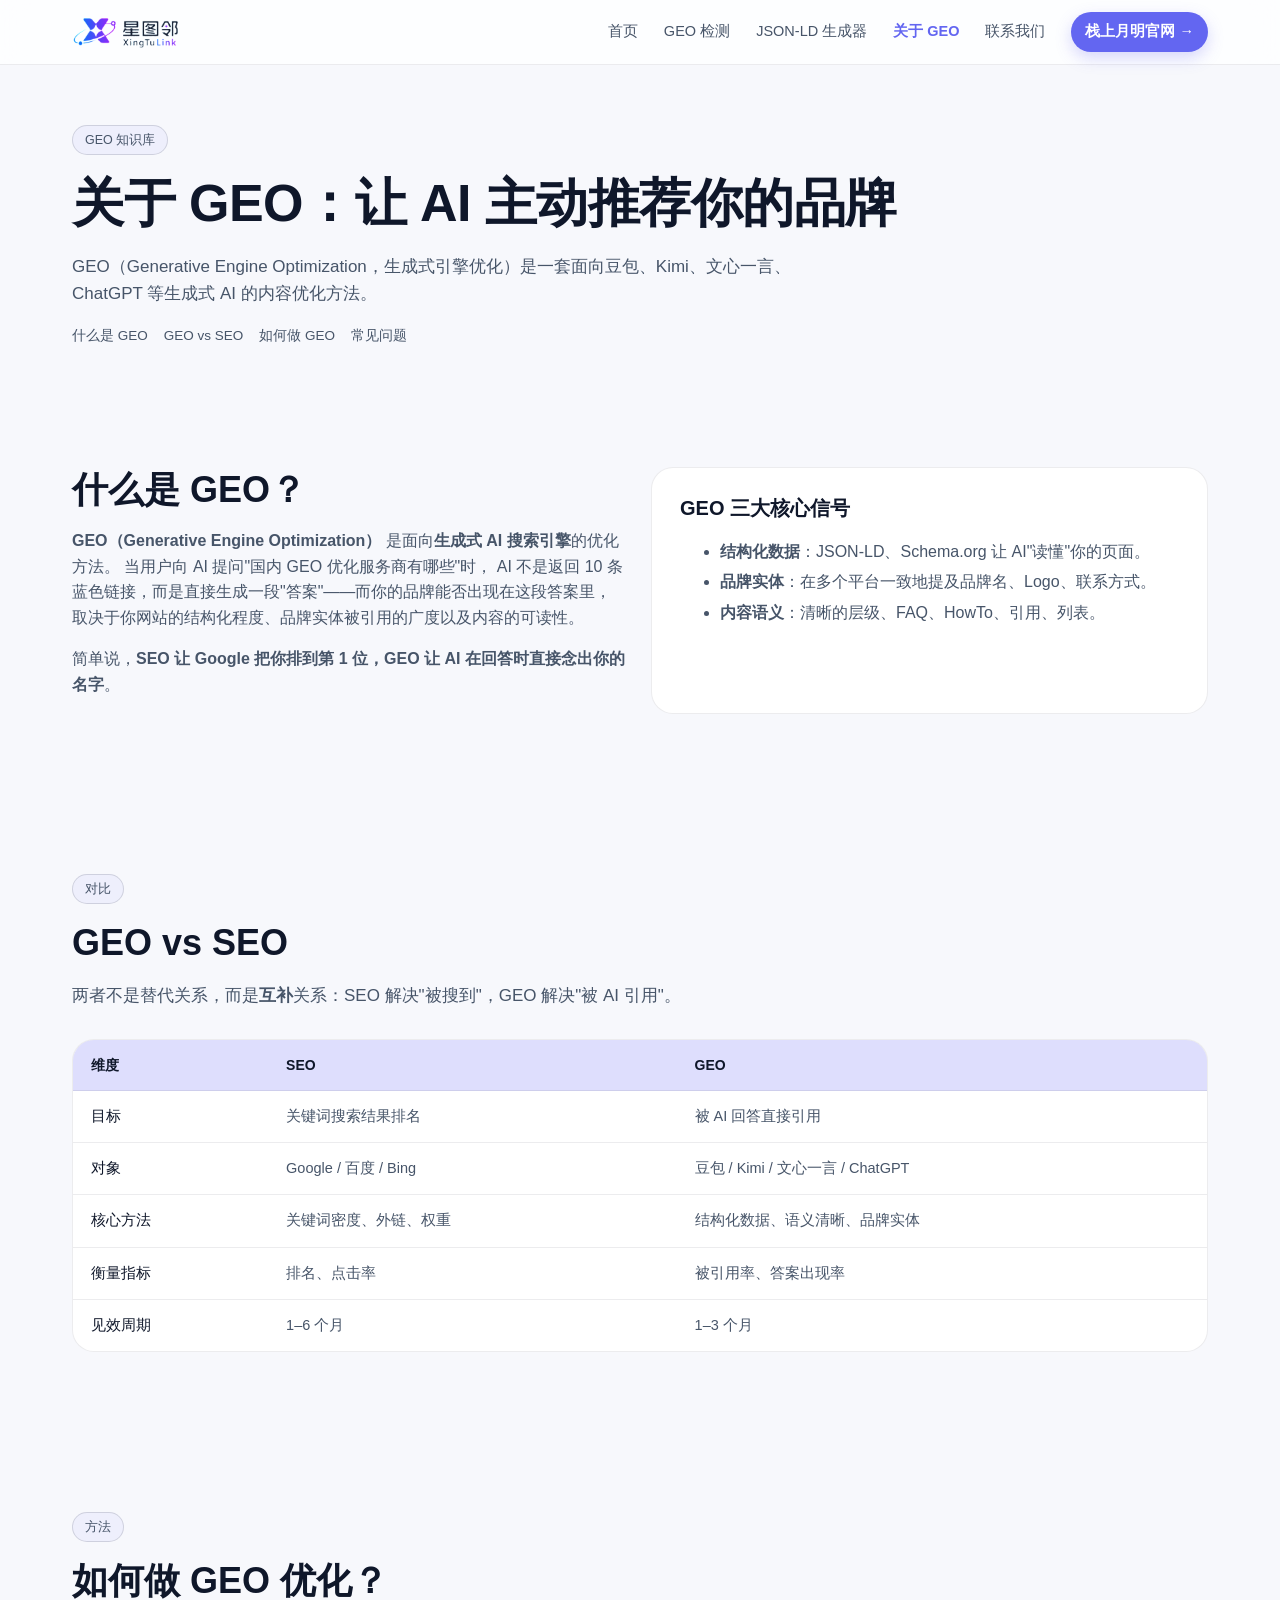
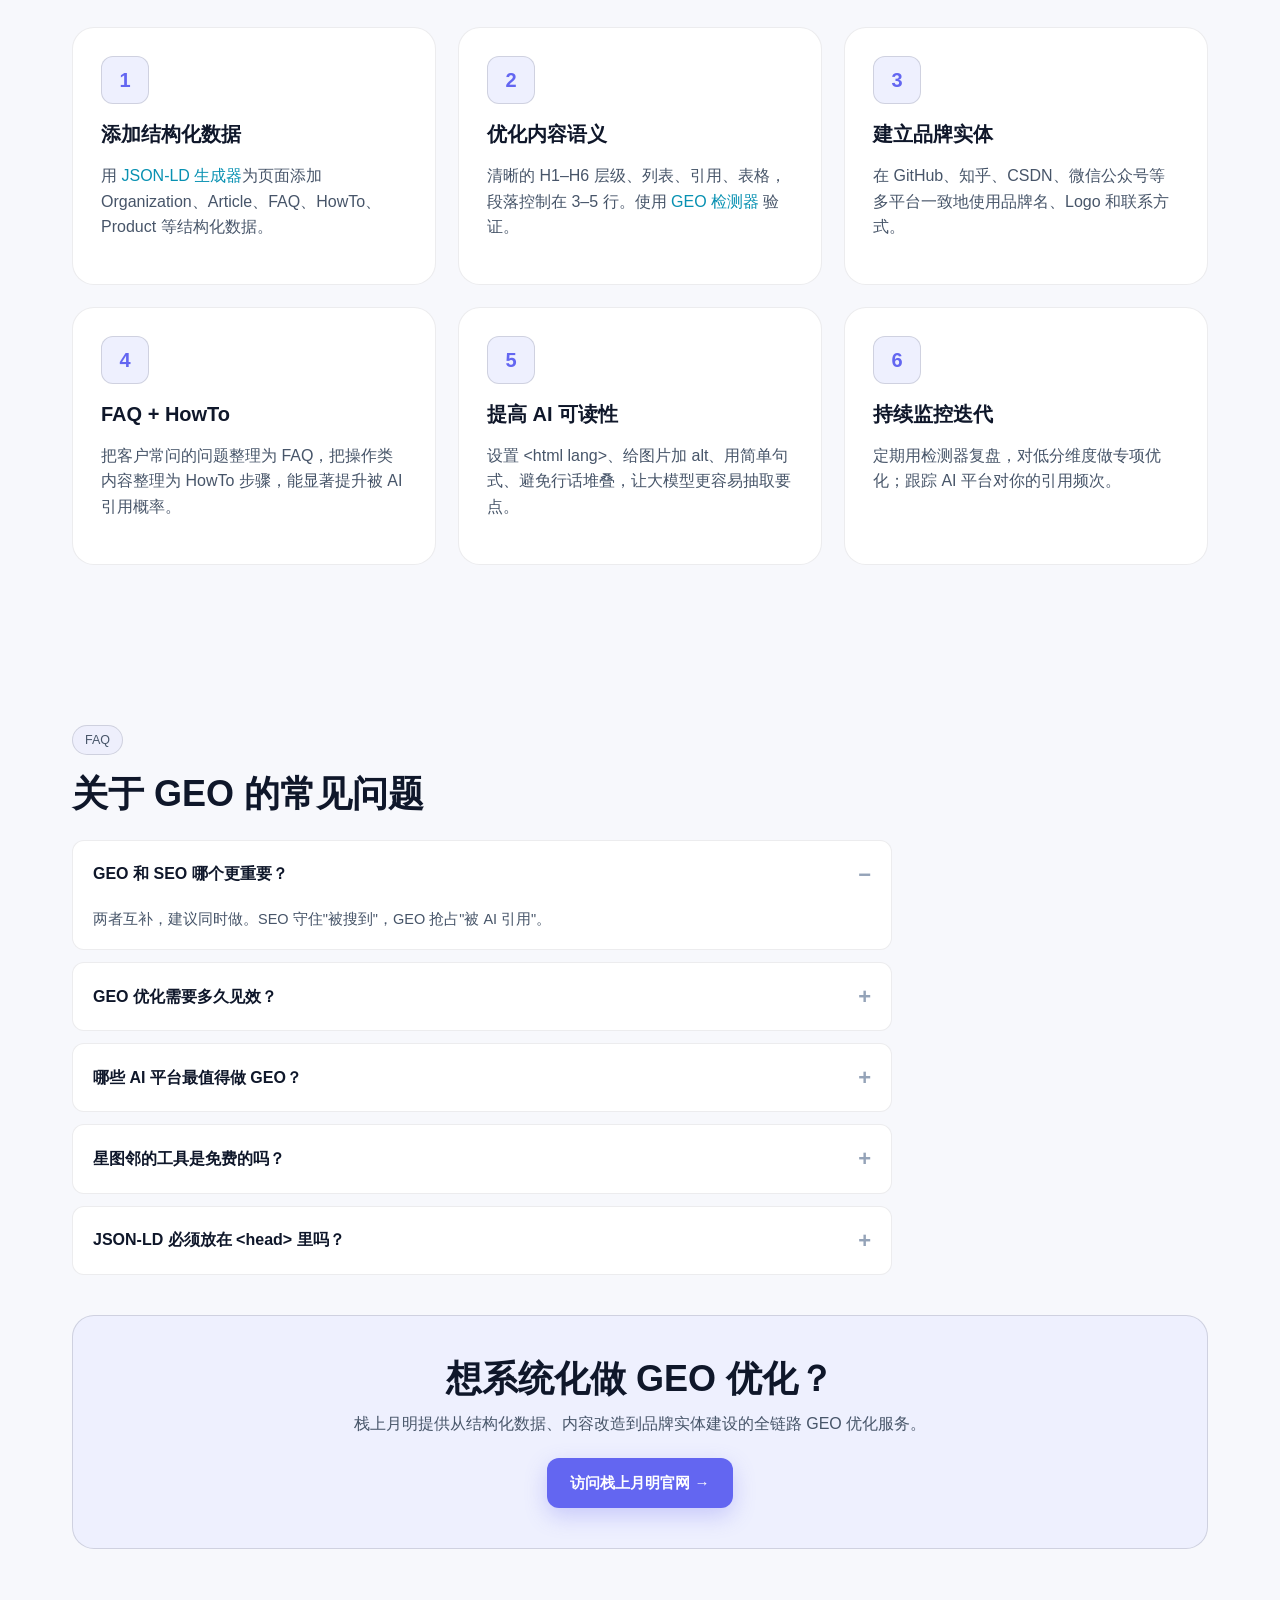
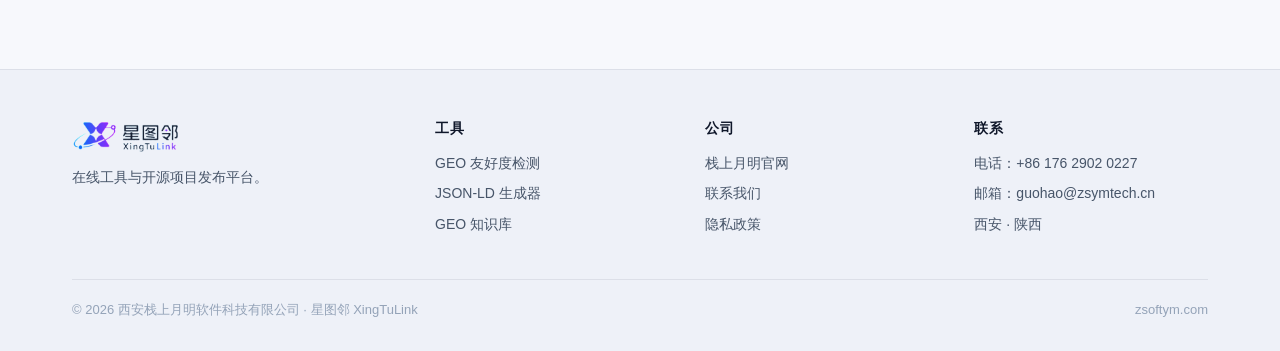
==== about-geo/index.html @ fd4aece3 "Initial commit: XingtuLin: Open‑Source Release of GEO Tool Site" ====
<!DOCTYPE html>
<html lang="zh-CN">
<head>
  <meta charset="UTF-8" />
  <meta name="viewport" content="width=device-width, initial-scale=1, viewport-fit=cover" />
  <title>关于 GEO | 星图邻</title>
  <meta name="description" content="什么是 GEO（生成式引擎优化）？与 SEO 有什么区别？如何为豆包、Kimi、文心一言、ChatGPT 等生成式 AI 做优化？一文讲透。" />
  <link rel="canonical" href="https://xingtulink.com/about-geo/" />
  <link rel="icon" type="image/png" href="/img/logo.png" />
  <meta http-equiv="Cache-Control" content="no-transform" />
  <meta name="applicable-device" content="pc,mobile" />
  <meta name="format-detection" content="telephone=no" />
  <meta name="mobile-web-app-capable" content="yes" />
  <meta property="article:published_time" content="2026-08-21" />
  <meta property="article:modified_time" content="2026-08-21" />
  <link rel="stylesheet" href="/public/styles.css" />
  <script type="application/ld+json">
  {
    "@context": "https://schema.org",
    "@graph": [
      {
        "@type": "FAQPage",
        "mainEntity": [
          {
            "@type": "Question",
            "name": "GEO 和 SEO 哪个更重要？",
            "acceptedAnswer": {
              "@type": "Answer",
              "text": "两者互补，建议同时做。SEO 守住「被搜到」，GEO 抢占「被 AI 引用」。"
            }
          },
          {
            "@type": "Question",
            "name": "GEO 优化需要多久见效？",
            "acceptedAnswer": {
              "@type": "Answer",
              "text": "通常 1–3 个月可以看到 AI 平台引用频次的提升；结构化数据上线后，Google Rich Results 可能数天内生效。"
            }
          },
          {
            "@type": "Question",
            "name": "哪些 AI 平台最值得做 GEO？",
            "acceptedAnswer": {
              "@type": "Answer",
              "text": "国内优先：豆包、Kimi、文心一言、通义千问；海外优先：ChatGPT、Gemini、Perplexity。"
            }
          },
          {
            "@type": "Question",
            "name": "星图邻的工具是免费的吗？",
            "acceptedAnswer": {
              "@type": "Answer",
              "text": "是。GEO 检测器与 JSON-LD 生成器完全免费，工具内嵌的本地解析，数据不会上传。如需企业级全链路 GEO 服务，请联系母公司 zsoftym.com。"
            }
          },
          {
            "@type": "Question",
            "name": "JSON-LD 必须放在 head 里吗？",
            "acceptedAnswer": {
              "@type": "Answer",
              "text": "不必须。head 或 body 末尾都可以，Google 与主流 AI 抓取都支持，关键是确保页面渲染时该脚本已存在于 HTML 中。"
            }
          }
        ]
      },
      {
        "@type": "HowTo",
        "name": "如何做 GEO 优化",
        "step": [
          { "@type": "HowToStep", "position": 1, "name": "添加结构化数据", "text": "用 JSON-LD 生成器为页面添加 Organization、Article、FAQ、HowTo、Product 等结构化数据。" },
          { "@type": "HowToStep", "position": 2, "name": "优化内容语义", "text": "保持清晰的 H1–H6 层级、列表、引用、表格，段落控制在 3–5 行。" },
          { "@type": "HowToStep", "position": 3, "name": "建立品牌实体", "text": "在 GitHub、知乎、CSDN、微信公众号等多平台一致使用品牌名、Logo 和联系方式。" },
          { "@type": "HowToStep", "position": 4, "name": "整理 FAQ 与 HowTo", "text": "把常见问题整理为 FAQ，把操作类内容整理为 HowTo 步骤。" },
          { "@type": "HowToStep", "position": 5, "name": "提高 AI 可读性", "text": "设置 html lang、给图片加 alt、用简单句式、避免行话堆叠。" },
          { "@type": "HowToStep", "position": 6, "name": "持续监控迭代", "text": "定期用检测器复盘，对低分维度做专项优化，跟踪 AI 平台引用频次。" }
        ]
      }
    ]
  }
  </script>
</head>
<body>
  <div class="bg-decor"></div>

  <header class="site-header">
    <div class="container nav">
      <a class="brand" href="/">
        <img src="/img/logo.png" alt="星图邻 XingTuLink" />
      </a>
      <button class="nav-toggle" aria-label="菜单">☰</button>
      <nav class="nav-links">
        <a href="/">首页</a>
        <a href="/tools/geo-checker/">GEO 检测</a>
        <a href="/tools/json-ld-generator/">JSON-LD 生成器</a>
        <a href="/about-geo/" class="active">关于 GEO</a>
        <a href="/contact/">联系我们</a>
        <a class="nav-cta" href="https://zsoftym.com/" data-external="1">栈上月明官网 →</a>
      </nav>
    </div>
  </header>

  <main>
    <section style="padding-top:60px;">
      <div class="container">
        <span class="eyebrow">GEO 知识库</span>
        <h1>关于 GEO：让 AI 主动推荐你的品牌</h1>
        <p class="lead">
          GEO（Generative Engine Optimization，生成式引擎优化）是一套面向豆包、Kimi、文心一言、ChatGPT 等生成式 AI 的内容优化方法。
        </p>
        <div class="toc">
          <a href="#what">什么是 GEO</a>
          <a href="#vs">GEO vs SEO</a>
          <a href="#how">如何做 GEO</a>
          <a href="#faq">常见问题</a>
        </div>
      </div>
    </section>

    <section id="what" style="padding-top:10px;">
      <div class="container">
        <div class="grid grid-2">
          <div>
            <h2>什么是 GEO？</h2>
            <p style="color:var(--text-soft);">
              <b>GEO（Generative Engine Optimization）</b> 是面向<b>生成式 AI 搜索引擎</b>的优化方法。
              当用户向 AI 提问"国内 GEO 优化服务商有哪些"时，
              AI 不是返回 10 条蓝色链接，而是直接生成一段"答案"——而你的品牌能否出现在这段答案里，
              取决于你网站的结构化程度、品牌实体被引用的广度以及内容的可读性。
            </p>
            <p style="color:var(--text-soft);">
              简单说，<b>SEO 让 Google 把你排到第 1 位，GEO 让 AI 在回答时直接念出你的名字</b>。
            </p>
          </div>
          <div class="card">
            <h3>GEO 三大核心信号</h3>
            <ul style="color:var(--text-soft);line-height:1.9;">
              <li><b>结构化数据</b>：JSON-LD、Schema.org 让 AI"读懂"你的页面。</li>
              <li><b>品牌实体</b>：在多个平台一致地提及品牌名、Logo、联系方式。</li>
              <li><b>内容语义</b>：清晰的层级、FAQ、HowTo、引用、列表。</li>
            </ul>
          </div>
        </div>
      </div>
    </section>

    <section id="vs">
      <div class="container">
        <span class="eyebrow">对比</span>
        <h2>GEO vs SEO</h2>
        <p class="lead" style="margin-bottom:30px;">两者不是替代关系，而是<b>互补</b>关系：SEO 解决"被搜到"，GEO 解决"被 AI 引用"。</p>
        <div class="card" style="padding:0;overflow:auto;">
          <table style="width:100%;border-collapse:collapse;min-width:560px;">
            <thead>
              <tr style="background:rgba(99,102,241,0.12);">
                <th style="text-align:left;padding:14px 18px;font-size:14px;">维度</th>
                <th style="text-align:left;padding:14px 18px;font-size:14px;">SEO</th>
                <th style="text-align:left;padding:14px 18px;font-size:14px;">GEO</th>
              </tr>
            </thead>
            <tbody style="color:var(--text-soft);font-size:14.5px;">
              <tr style="border-top:1px solid var(--line);">
                <td style="padding:14px 18px;color:var(--text);">目标</td>
                <td style="padding:14px 18px;">关键词搜索结果排名</td>
                <td style="padding:14px 18px;">被 AI 回答直接引用</td>
              </tr>
              <tr style="border-top:1px solid var(--line);">
                <td style="padding:14px 18px;color:var(--text);">对象</td>
                <td style="padding:14px 18px;">Google / 百度 / Bing</td>
                <td style="padding:14px 18px;">豆包 / Kimi / 文心一言 / ChatGPT</td>
              </tr>
              <tr style="border-top:1px solid var(--line);">
                <td style="padding:14px 18px;color:var(--text);">核心方法</td>
                <td style="padding:14px 18px;">关键词密度、外链、权重</td>
                <td style="padding:14px 18px;">结构化数据、语义清晰、品牌实体</td>
              </tr>
              <tr style="border-top:1px solid var(--line);">
                <td style="padding:14px 18px;color:var(--text);">衡量指标</td>
                <td style="padding:14px 18px;">排名、点击率</td>
                <td style="padding:14px 18px;">被引用率、答案出现率</td>
              </tr>
              <tr style="border-top:1px solid var(--line);">
                <td style="padding:14px 18px;color:var(--text);">见效周期</td>
                <td style="padding:14px 18px;">1–6 个月</td>
                <td style="padding:14px 18px;">1–3 个月</td>
              </tr>
            </tbody>
          </table>
        </div>
      </div>
    </section>

    <section id="how">
      <div class="container">
        <span class="eyebrow">方法</span>
        <h2>如何做 GEO 优化？</h2>
        <div class="grid grid-3" style="margin-top:24px;">
          <div class="card">
            <span class="icon">1</span>
            <h3>添加结构化数据</h3>
            <p style="color:var(--text-soft);">用 <a href="/tools/json-ld-generator/" style="color:var(--brand-3);">JSON-LD 生成器</a>为页面添加 Organization、Article、FAQ、HowTo、Product 等结构化数据。</p>
          </div>
          <div class="card">
            <span class="icon">2</span>
            <h3>优化内容语义</h3>
            <p style="color:var(--text-soft);">清晰的 H1–H6 层级、列表、引用、表格，段落控制在 3–5 行。使用 <a href="/tools/geo-checker/" style="color:var(--brand-3);">GEO 检测器</a> 验证。</p>
          </div>
          <div class="card">
            <span class="icon">3</span>
            <h3>建立品牌实体</h3>
            <p style="color:var(--text-soft);">在 GitHub、知乎、CSDN、微信公众号等多平台一致地使用品牌名、Logo 和联系方式。</p>
          </div>
          <div class="card">
            <span class="icon">4</span>
            <h3>FAQ + HowTo</h3>
            <p style="color:var(--text-soft);">把客户常问的问题整理为 FAQ，把操作类内容整理为 HowTo 步骤，能显著提升被 AI 引用概率。</p>
          </div>
          <div class="card">
            <span class="icon">5</span>
            <h3>提高 AI 可读性</h3>
            <p style="color:var(--text-soft);">设置 &lt;html lang&gt;、给图片加 alt、用简单句式、避免行话堆叠，让大模型更容易抽取要点。</p>
          </div>
          <div class="card">
            <span class="icon">6</span>
            <h3>持续监控迭代</h3>
            <p style="color:var(--text-soft);">定期用检测器复盘，对低分维度做专项优化；跟踪 AI 平台对你的引用频次。</p>
          </div>
        </div>
      </div>
    </section>

    <section id="faq">
      <div class="container">
        <span class="eyebrow">FAQ</span>
        <h2>关于 GEO 的常见问题</h2>
        <div style="margin-top:24px;max-width:820px;">
          <details class="faq" open>
            <summary>GEO 和 SEO 哪个更重要？</summary>
            <div class="faq-body">两者互补，建议同时做。SEO 守住"被搜到"，GEO 抢占"被 AI 引用"。</div>
          </details>
          <details class="faq">
            <summary>GEO 优化需要多久见效？</summary>
            <div class="faq-body">通常 1–3 个月可以看到 AI 平台引用频次的提升；结构化数据上线后，Google Rich Results 可能数天内生效。</div>
          </details>
          <details class="faq">
            <summary>哪些 AI 平台最值得做 GEO？</summary>
            <div class="faq-body">国内优先：豆包、Kimi、文心一言、通义千问；海外优先：ChatGPT、Gemini、Perplexity。</div>
          </details>
          <details class="faq">
            <summary>星图邻的工具是免费的吗？</summary>
            <div class="faq-body">是。GEO 检测器与 JSON-LD 生成器完全免费，工具内嵌的本地解析，数据不会上传。如果你需要企业级的全链路 GEO 服务，请联系我们的母公司 <a href="https://zsoftym.com/" data-external="1" style="color:var(--brand-3);">zsoftym.com</a>。</div>
          </details>
          <details class="faq">
            <summary>JSON-LD 必须放在 &lt;head&gt; 里吗？</summary>
            <div class="faq-body">不必须。&lt;head&gt; 或 &lt;body&gt; 末尾都可以，Google 与主流 AI 抓取都支持。关键是确保页面渲染时该脚本已经存在于 HTML 中。</div>
          </details>
        </div>

        <div class="cta-banner" style="margin-top:40px;">
          <h2>想系统化做 GEO 优化？</h2>
          <p>栈上月明提供从结构化数据、内容改造到品牌实体建设的全链路 GEO 优化服务。</p>
          <a class="btn btn-primary" href="https://zsoftym.com/" data-external="1">访问栈上月明官网 →</a>
        </div>
      </div>
    </section>
  </main>

  <footer class="site-footer">
    <div class="container">
      <div class="footer-grid">
        <div>
          <a class="brand" href="/">
            <img src="/img/logo.png" alt="星图邻" />
          </a>
          <p style="margin-top:14px;">在线工具与开源项目发布平台。</p>
        </div>
        <div>
          <h4>工具</h4>
          <ul>
            <li><a href="/tools/geo-checker/">GEO 友好度检测</a></li>
            <li><a href="/tools/json-ld-generator/">JSON-LD 生成器</a></li>
            <li><a href="/about-geo/">GEO 知识库</a></li>
          </ul>
        </div>
        <div>
          <h4>公司</h4>
          <ul>
            <li><a href="https://zsoftym.com/" data-external="1">栈上月明官网</a></li>
            <li><a href="/contact/">联系我们</a></li>
            <li><a href="/contact/#privacy">隐私政策</a></li>
          </ul>
        </div>
        <div>
          <h4>联系</h4>
          <ul>
            <li>电话：+86 176 2902 0227</li>
            <li>邮箱：guohao@zsymtech.cn</li>
            <li>西安 · 陕西</li>
          </ul>
        </div>
      </div>
      <div class="footer-bottom">
        <span>© 2026 西安栈上月明软件科技有限公司 · 星图邻 XingTuLink</span>
        <span><a href="https://zsoftym.com/" data-external="1">zsoftym.com</a></span>
      </div>
    </div>
  </footer>

  <script src="/public/site.js"></script>
</body>
</html>
---- public/styles.css ----
/* =========================================================
   星图邻 XingTuLink - 全站样式（浅色简洁版）
   纯静态、零构建，所有页面共享
   ========================================================= */

:root {
  --bg-0: #f7f8fc;
  --bg-1: #eef1f8;
  --bg-2: #e4e8f3;
  --surface: #ffffff;
  --line: rgba(15, 23, 42, 0.08);
  --line-2: rgba(15, 23, 42, 0.14);
  --text: #0f172a;
  --text-soft: #475569;
  --text-mute: #94a3b8;
  --brand-1: #6366f1;
  --brand-2: #8b5cf6;
  --brand-3: #0891b2;
  --ok: #16a34a;
  --warn: #d97706;
  --bad: #dc2626;
  --radius: 14px;
  --radius-lg: 22px;
  --shadow-1: 0 10px 30px rgba(15, 23, 42, 0.08);
  --shadow-2: 0 20px 60px rgba(99, 102, 241, 0.18);
}

* {
  box-sizing: border-box;
}

html,
body {
  margin: 0;
  padding: 0;
  font-family: "PingFang SC", "Microsoft YaHei", -apple-system, BlinkMacSystemFont,
    "Segoe UI", Roboto, "Helvetica Neue", Arial, sans-serif;
  background: var(--bg-0);
  color: var(--text);
  -webkit-font-smoothing: antialiased;
  -moz-osx-font-smoothing: grayscale;
  line-height: 1.6;
}

a {
  color: inherit;
  text-decoration: none;
  transition: color 0.2s;
}

a:hover {
  color: var(--brand-1);
}

img {
  max-width: 100%;
  display: block;
}

/* 背景装饰 —— 浅色柔和光晕 */
.bg-decor {
  position: fixed;
  inset: 0;
  z-index: -1;
  pointer-events: none;
  background:
    radial-gradient(900px 500px at 88% -8%, rgba(139, 92, 246, 0.12), transparent 60%),
    radial-gradient(800px 460px at -6% 24%, rgba(99, 102, 241, 0.1), transparent 60%),
    radial-gradient(700px 420px at 50% 116%, rgba(8, 145, 178, 0.08), transparent 60%),
    var(--bg-0);
}

/* 容器 */
.container {
  width: 100%;
  max-width: 1180px;
  margin: 0 auto;
  padding: 0 22px;
}

/* 顶部导航 */
.site-header {
  position: sticky;
  top: 0;
  z-index: 50;
  backdrop-filter: saturate(160%) blur(14px);
  -webkit-backdrop-filter: saturate(160%) blur(14px);
  background: rgba(255, 255, 255, 0.78);
  border-bottom: 1px solid var(--line);
}

.nav {
  display: flex;
  align-items: center;
  justify-content: space-between;
  height: 64px;
}

.brand {
  display: flex;
  align-items: center;
  gap: 10px;
}

/* logo 是深色，浅色背景下直接显示即可 */
.brand img {
  height: 32px;
  width: auto;
}

.nav-links {
  display: flex;
  align-items: center;
  gap: 26px;
}

.nav-links a {
  font-size: 14.5px;
  color: var(--text-soft);
}

.nav-links a.active {
  color: var(--brand-1);
  font-weight: 600;
}

.nav-cta {
  display: inline-flex;
  align-items: center;
  gap: 6px;
  padding: 8px 14px;
  border-radius: 999px;
  background: var(--brand-1);
  color: #fff !important;
  font-size: 13.5px;
  font-weight: 600;
  box-shadow: 0 6px 16px rgba(99, 102, 241, 0.26);
}

.nav-cta:hover {
  background: #5457e6;
  color: #fff !important;
}

.nav-toggle {
  display: none;
  background: transparent;
  border: 1px solid var(--line-2);
  color: var(--text);
  border-radius: 8px;
  padding: 6px 10px;
  cursor: pointer;
}

/* 按钮 */
.btn {
  display: inline-flex;
  align-items: center;
  justify-content: center;
  gap: 8px;
  padding: 12px 22px;
  border-radius: 12px;
  font-size: 15px;
  font-weight: 600;
  border: 1px solid transparent;
  cursor: pointer;
  transition: transform 0.15s, box-shadow 0.2s, background 0.2s, border-color 0.2s;
  font-family: inherit;
}

.btn-primary {
  background: var(--brand-1);
  color: #fff;
  box-shadow: 0 8px 22px rgba(99, 102, 241, 0.28);
}

.btn-primary:hover {
  transform: translateY(-1px);
  color: #fff;
  background: #5457e6;
  box-shadow: 0 12px 30px rgba(99, 102, 241, 0.38);
}

.btn-ghost {
  background: #fff;
  color: var(--text);
  border-color: var(--line-2);
}

.btn-ghost:hover {
  border-color: var(--brand-1);
  color: var(--brand-1);
}

/* 通用区块 */
section {
  padding: 80px 0;
  position: relative;
}

.eyebrow {
  display: inline-block;
  padding: 4px 12px;
  border: 1px solid var(--line-2);
  border-radius: 999px;
  font-size: 12.5px;
  color: var(--text-soft);
  background: rgba(99, 102, 241, 0.06);
  margin-bottom: 16px;
}

h1,
h2,
h3,
h4 {
  margin: 0 0 12px;
  line-height: 1.25;
  color: var(--text);
}

h1 {
  font-size: clamp(32px, 5vw, 52px);
  font-weight: 800;
  letter-spacing: -0.5px;
}

h2 {
  font-size: clamp(26px, 3.4vw, 36px);
  font-weight: 700;
}

h3 {
  font-size: 20px;
  font-weight: 700;
}

p.lead {
  color: var(--text-soft);
  font-size: 17px;
  max-width: 720px;
}

.gradient-text {
  color: var(--brand-1);
}

/* 统计数字（替代 H2，避免污染标题语义） */
.stat-num {
  font-size: 40px;
  font-weight: 800;
  line-height: 1.1;
  margin-bottom: 8px;
}

/* 卡片 */
.card {
  background: var(--surface);
  border: 1px solid var(--line);
  border-radius: var(--radius-lg);
  padding: 28px;
  transition: transform 0.2s, border-color 0.2s, box-shadow 0.3s;
}

.card:hover {
  transform: translateY(-3px);
  border-color: var(--line-2);
  box-shadow: var(--shadow-1);
}

.card .icon {
  width: 48px;
  height: 48px;
  border-radius: 12px;
  background: #eef0fe;
  border: 1px solid var(--line-2);
  color: var(--brand-1);
  display: inline-flex;
  align-items: center;
  justify-content: center;
  margin-bottom: 18px;
  font-weight: 800;
  font-size: 20px;
}

.card .icon svg {
  width: 24px;
  height: 24px;
}

/* 网格 */
.grid {
  display: grid;
  gap: 22px;
}

.grid-2 {
  grid-template-columns: repeat(2, 1fr);
}

.grid-3 {
  grid-template-columns: repeat(3, 1fr);
}

.grid-4 {
  grid-template-columns: repeat(4, 1fr);
}

/* Footer */
.site-footer {
  border-top: 1px solid var(--line);
  padding: 50px 0 30px;
  margin-top: 40px;
  background: var(--bg-1);
  color: var(--text-soft);
  font-size: 14px;
}

.footer-grid {
  display: grid;
  grid-template-columns: 1.4fr 1fr 1fr 1fr;
  gap: 36px;
}

.footer-grid h4 {
  color: var(--text);
  font-size: 14px;
  margin-bottom: 14px;
  text-transform: uppercase;
  letter-spacing: 1px;
}

.footer-grid ul {
  list-style: none;
  padding: 0;
  margin: 0;
}

.footer-grid li {
  margin: 8px 0;
}

.footer-grid a {
  color: var(--text-soft);
}

.footer-grid a:hover {
  color: var(--brand-1);
}

.footer-bottom {
  margin-top: 36px;
  padding-top: 20px;
  border-top: 1px solid var(--line);
  display: flex;
  justify-content: space-between;
  align-items: center;
  flex-wrap: wrap;
  gap: 10px;
  font-size: 13px;
  color: var(--text-mute);
}

/* Hero */
.hero {
  padding: 90px 0 60px;
  text-align: center;
}

.hero p.lead {
  margin: 18px auto 30px;
}

.hero-cta {
  display: flex;
  gap: 14px;
  justify-content: center;
  flex-wrap: wrap;
}

/* 表单 */
.input,
.textarea,
.select {
  width: 100%;
  padding: 12px 14px;
  background: #fff;
  border: 1px solid var(--line-2);
  border-radius: 10px;
  color: var(--text);
  font-size: 14.5px;
  font-family: inherit;
  outline: none;
  transition: border-color 0.2s, box-shadow 0.2s;
}

.input:focus,
.textarea:focus,
.select:focus {
  border-color: var(--brand-1);
  box-shadow: 0 0 0 3px rgba(99, 102, 241, 0.18);
}

.textarea {
  resize: vertical;
  min-height: 160px;
  font-family: "SFMono-Regular", Menlo, Consolas, monospace;
  line-height: 1.55;
}

label {
  display: block;
  font-size: 13.5px;
  color: var(--text-soft);
  margin: 12px 0 6px;
}

.field-row {
  display: grid;
  grid-template-columns: 1fr 1fr;
  gap: 12px;
}

/* 工具页面布局 */
.tool-wrap {
  display: grid;
  grid-template-columns: 1.1fr 1fr;
  gap: 28px;
  align-items: start;
}

.tool-panel {
  background: var(--surface);
  border: 1px solid var(--line);
  border-radius: var(--radius-lg);
  padding: 26px;
}

/* 进度条 */
.score {
  display: flex;
  align-items: baseline;
  gap: 8px;
}

.score .num {
  font-size: 56px;
  font-weight: 800;
  color: var(--brand-1);
  line-height: 1;
}

.score .max {
  color: var(--text-mute);
  font-size: 16px;
}

.bar {
  height: 10px;
  background: var(--bg-2);
  border-radius: 999px;
  overflow: hidden;
  margin-top: 8px;
}

.bar > i {
  display: block;
  height: 100%;
  background: var(--brand-1);
  border-radius: 999px;
  transition: width 0.6s ease;
}

.bar.warn > i {
  background: linear-gradient(135deg, #f59e0b, #ef4444);
}

.bar.bad > i {
  background: linear-gradient(135deg, #ef4444, #be123c);
}

.bar.ok > i {
  background: var(--ok);
}

.dim-row {
  margin: 18px 0;
}

.dim-row header {
  display: flex;
  justify-content: space-between;
  font-size: 14px;
  color: var(--text-soft);
}

.dim-row header b {
  color: var(--text);
}

/* 问题列表 */
.issues {
  list-style: none;
  padding: 0;
  margin: 0;
}

.issues li {
  display: grid;
  grid-template-columns: 24px 1fr;
  gap: 12px;
  padding: 12px 14px;
  border: 1px solid var(--line);
  border-radius: 12px;
  margin-bottom: 10px;
  background: #fff;
  font-size: 14.5px;
  color: var(--text);
}

.dot {
  width: 12px;
  height: 12px;
  border-radius: 999px;
  margin-top: 6px;
}

.dot.bad {
  background: var(--bad);
  box-shadow: 0 0 0 4px rgba(220, 38, 38, 0.14);
}

.dot.warn {
  background: var(--warn);
  box-shadow: 0 0 0 4px rgba(217, 119, 6, 0.14);
}

.dot.ok {
  background: var(--ok);
  box-shadow: 0 0 0 4px rgba(22, 163, 74, 0.14);
}

/* 代码块 —— 浅底深色文字，便于阅读 */
pre.code {
  background: #0f172a;
  border: 1px solid #1e293b;
  border-radius: 12px;
  padding: 18px;
  overflow: auto;
  color: #e2e8f0;
  font-size: 13.5px;
  line-height: 1.6;
  font-family: "SFMono-Regular", Menlo, Consolas, monospace;
  margin: 0;
}

pre.code .k {
  color: #c084fc;
}

pre.code .s {
  color: #86efac;
}

pre.code .n {
  color: #fcd34d;
}

pre.code .b {
  color: #93c5fd;
  font-weight: 700;
}

/* CTA 横幅 */
.cta-banner {
  background: #eef0fe;
  border: 1px solid var(--line-2);
  border-radius: var(--radius-lg);
  padding: 40px;
  text-align: center;
}

.cta-banner h2 {
  margin-bottom: 10px;
}

.cta-banner p {
  color: var(--text-soft);
  margin: 0 auto 22px;
  max-width: 620px;
}

/* 标签 chip */
.chip {
  display: inline-flex;
  align-items: center;
  gap: 6px;
  padding: 4px 10px;
  font-size: 12px;
  background: rgba(99, 102, 241, 0.1);
  color: #4f46e5;
  border-radius: 999px;
  border: 1px solid rgba(99, 102, 241, 0.22);
}

.chip.warn {
  background: rgba(217, 119, 6, 0.1);
  color: #b45309;
  border-color: rgba(217, 119, 6, 0.22);
}

/* 总分卡片 */
.score-card {
  display: flex;
  align-items: center;
  gap: 16px;
  flex-wrap: wrap;
  padding: 20px 22px;
  border: 1px solid var(--line);
  border-radius: 16px;
  background: linear-gradient(135deg, rgba(99, 102, 241, 0.06), rgba(139, 92, 246, 0.04));
}

.score-card .score .num {
  font-size: 60px;
}

.score-tag {
  display: inline-flex;
  align-items: center;
  padding: 4px 12px;
  border-radius: 999px;
  font-size: 13px;
  font-weight: 600;
}

.score-tag.ok {
  background: rgba(22, 163, 74, 0.12);
  color: var(--ok);
}

.score-tag.warn {
  background: rgba(217, 119, 6, 0.12);
  color: var(--warn);
}

.score-tag.bad {
  background: rgba(220, 38, 38, 0.12);
  color: var(--bad);
}

.score-comment {
  flex-basis: 100%;
  color: var(--text-soft);
  margin: 0;
  font-size: 14.5px;
}

/* 结果标签页 */
.result-tabs {
  display: flex;
  gap: 6px;
  margin-top: 22px;
  border-bottom: 1px solid var(--line);
}

.result-tab {
  display: inline-flex;
  align-items: center;
  gap: 6px;
  padding: 9px 14px;
  background: transparent;
  border: none;
  border-bottom: 2px solid transparent;
  color: var(--text-mute);
  font-size: 14px;
  font-weight: 600;
  cursor: pointer;
  transition: color 0.2s, border-color 0.2s;
  font-family: inherit;
}

.result-tab:hover {
  color: var(--text);
}

.result-tab.active {
  color: var(--brand-1);
  border-bottom-color: var(--brand-1);
}

.count-badge {
  display: inline-flex;
  align-items: center;
  justify-content: center;
  min-width: 20px;
  height: 20px;
  padding: 0 6px;
  border-radius: 999px;
  background: var(--bg-2);
  color: var(--text-soft);
  font-size: 12px;
  font-weight: 600;
}

.result-tab.active .count-badge {
  background: rgba(99, 102, 241, 0.14);
  color: var(--brand-1);
}

.result-pane {
  display: none;
  max-height: 400px;
  overflow-y: auto;
  padding: 16px 4px 4px;
  scrollbar-width: thin;
}

.result-pane.active {
  display: block;
}

/* 工具标签切换 */
.tabs {
  display: flex;
  gap: 8px;
  margin-bottom: 18px;
  flex-wrap: wrap;
}

.tab {
  padding: 8px 14px;
  border-radius: 999px;
  border: 1px solid var(--line-2);
  background: #fff;
  color: var(--text-soft);
  font-size: 13.5px;
  cursor: pointer;
  transition: all 0.2s;
}

.tab.active {
  background: var(--brand-1);
  border-color: transparent;
  color: #fff;
  font-weight: 600;
}

/* 关于页 / FAQ */
.faq {
  border: 1px solid var(--line);
  border-radius: 12px;
  margin-bottom: 12px;
  background: #fff;
  overflow: hidden;
}

.faq summary {
  list-style: none;
  cursor: pointer;
  padding: 16px 20px;
  font-weight: 600;
  display: flex;
  justify-content: space-between;
  align-items: center;
  color: var(--text);
}

.faq summary::-webkit-details-marker {
  display: none;
}

.faq summary::after {
  content: "+";
  font-size: 22px;
  color: var(--text-mute);
  transition: transform 0.2s;
}

.faq[open] summary::after {
  content: "−";
}

.faq .faq-body {
  padding: 0 20px 18px;
  color: var(--text-soft);
  font-size: 14.5px;
}

.toc {
  display: flex;
  gap: 16px;
  flex-wrap: wrap;
  margin: 18px 0 30px;
  font-size: 13.5px;
  color: var(--text-soft);
}

.toc a:hover {
  color: var(--brand-1);
}

/* 联系卡片 */
.contact-grid {
  display: grid;
  grid-template-columns: 1fr 1fr;
  gap: 24px;
}

.contact-card {
  display: flex;
  gap: 14px;
  align-items: flex-start;
  padding: 18px;
  border: 1px solid var(--line);
  border-radius: 14px;
  background: #fff;
  margin-bottom: 12px;
}

.contact-card .ci {
  width: 40px;
  height: 40px;
  border-radius: 10px;
  background: #eef0fe;
  border: 1px solid var(--line-2);
  color: var(--brand-1);
  display: inline-flex;
  align-items: center;
  justify-content: center;
  flex-shrink: 0;
}

.contact-card .ci svg {
  width: 20px;
  height: 20px;
}

.contact-card b {
  display: block;
  font-size: 14px;
  color: var(--text-soft);
  font-weight: 500;
  margin-bottom: 2px;
}

.contact-card a,
.contact-card span {
  color: var(--text);
  font-size: 15px;
}

/* 工具提示 */
.tip {
  font-size: 12.5px;
  color: var(--text-mute);
  margin-top: 6px;
}

.hr {
  height: 1px;
  background: var(--line);
  margin: 24px 0;
  border: 0;
}

/* 表格（about-geo 对比表） */
table {
  color: var(--text);
}

table th {
  background: rgba(99, 102, 241, 0.1);
  color: var(--text);
}

table td {
  color: var(--text-soft);
}

/* 响应式 */
@media (max-width: 900px) {
  .grid-2,
  .grid-3,
  .grid-4,
  .tool-wrap,
  .footer-grid,
  .contact-grid,
  .field-row {
    grid-template-columns: 1fr;
  }

  .nav-links {
    display: none;
    position: absolute;
    top: 64px;
    left: 0;
    right: 0;
    background: rgba(255, 255, 255, 0.98);
    backdrop-filter: blur(10px);
    flex-direction: column;
    padding: 18px 22px;
    border-bottom: 1px solid var(--line);
    align-items: flex-start;
  }

  .nav-links.open {
    display: flex;
  }

  .nav-toggle {
    display: inline-flex;
  }

  section {
    padding: 56px 0;
  }
}

/* 滚动条 */
::-webkit-scrollbar {
  width: 10px;
  height: 10px;
}

::-webkit-scrollbar-track {
  background: transparent;
}

::-webkit-scrollbar-thumb {
  background: rgba(15, 23, 42, 0.18);
  border-radius: 999px;
}

::-webkit-scrollbar-thumb:hover {
  background: rgba(15, 23, 42, 0.3);
}
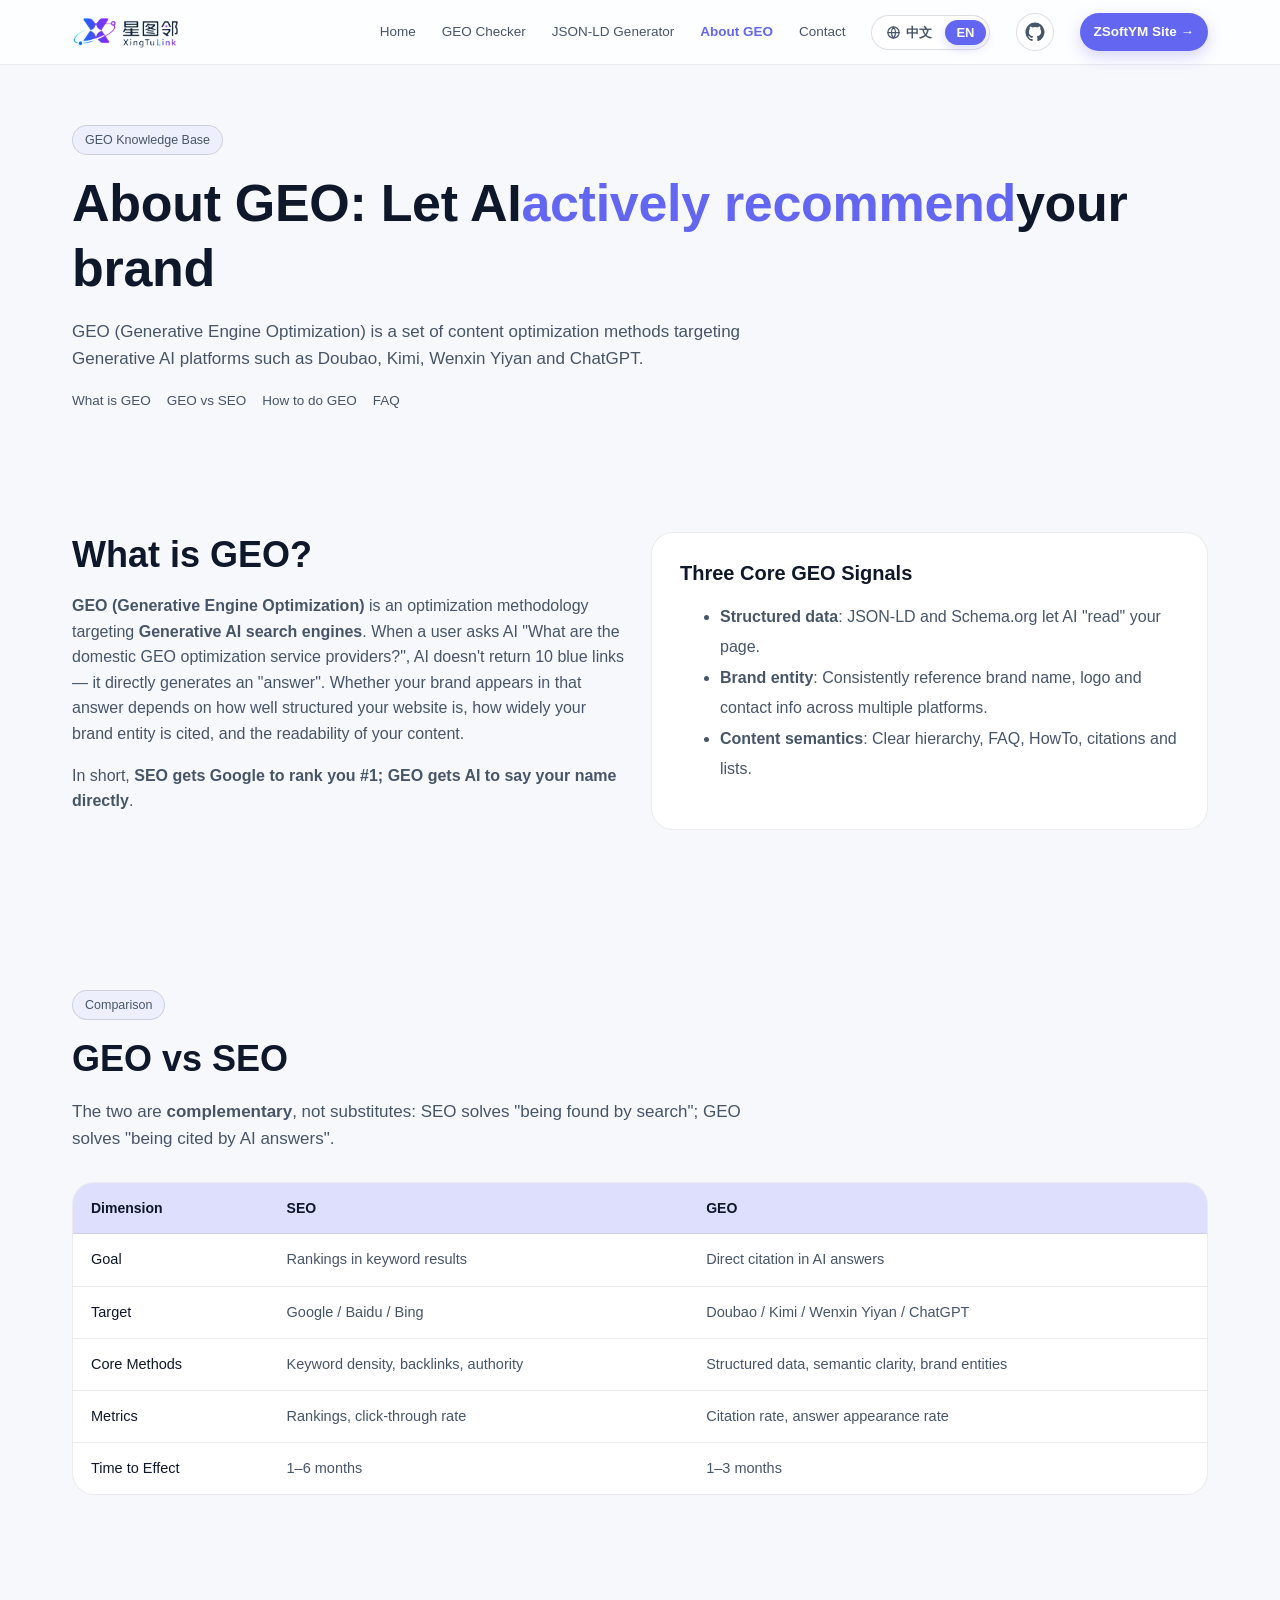
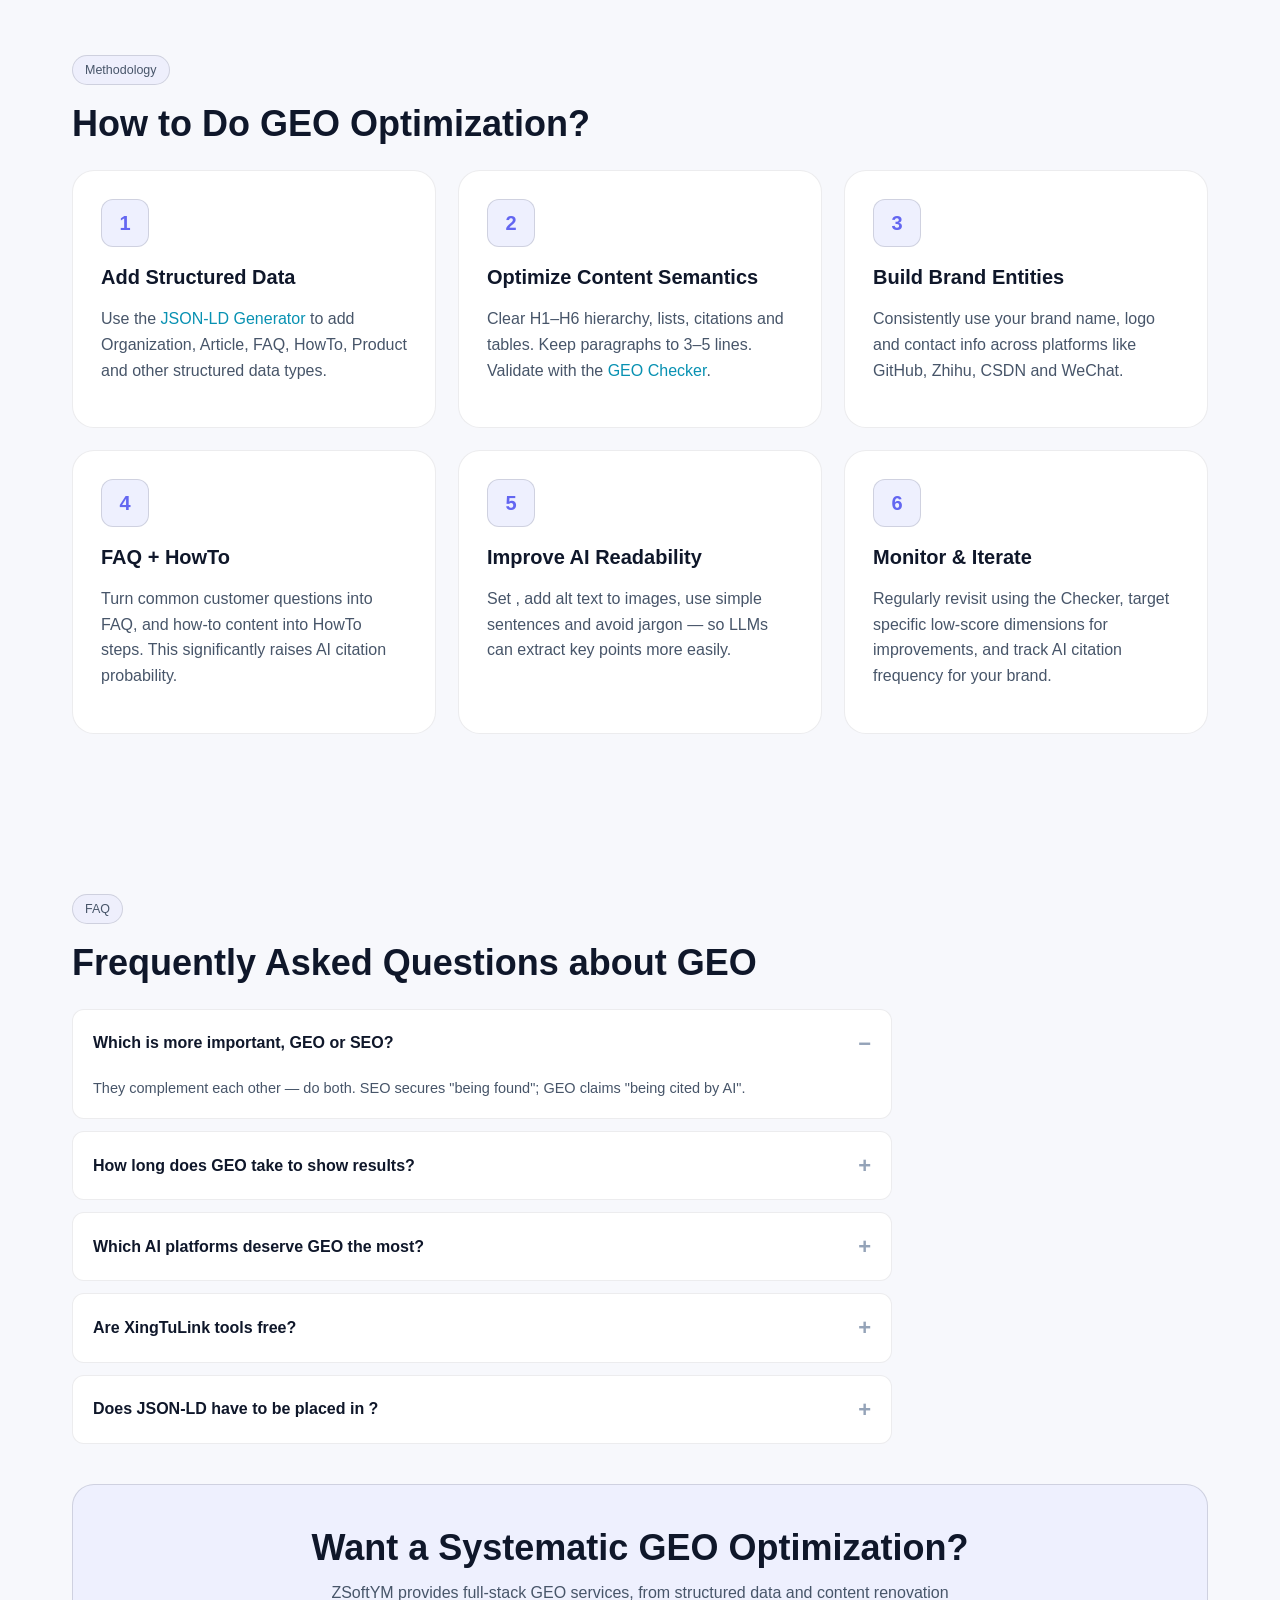
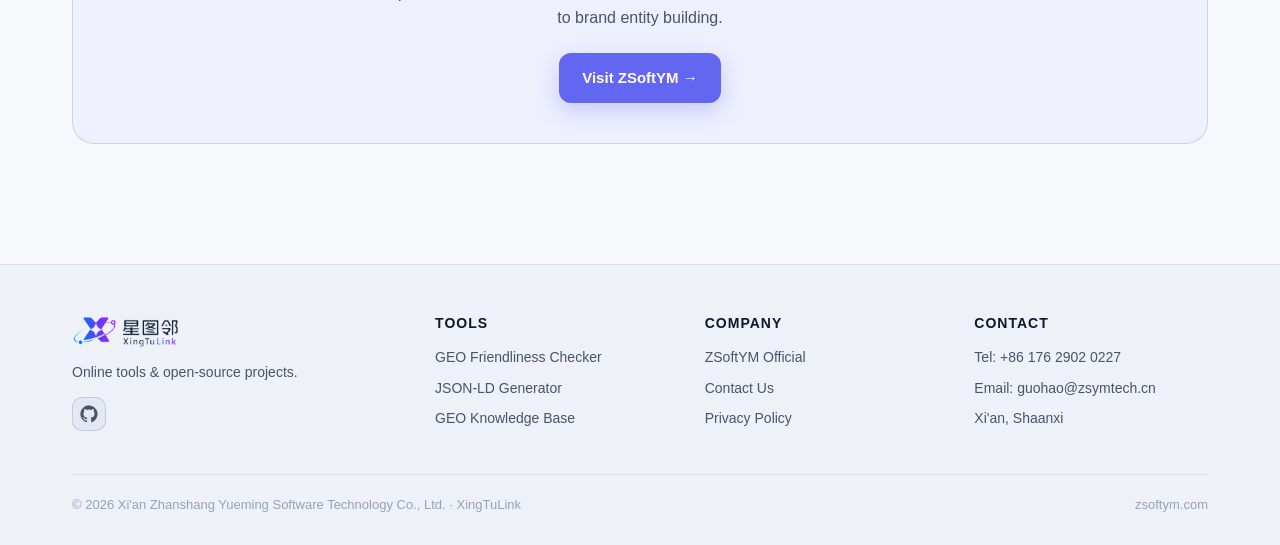
==== commit 95453ba6: "docs: add homepage, GEO checker and JSON-LD generator screenshots - Rename img/1.png -> homepage-scr" ====
--- a/about-geo/index.html
+++ b/about-geo/index.html
@@ -85,16 +85,16 @@
   <header class="site-header">
     <div class="container nav">
       <a class="brand" href="/">
-        <img src="/img/logo.png" alt="星图邻 XingTuLink" />
+        <img src="/img/logo.png" alt="星图邻 XingTuLink" data-i18n-attr="alt:brand.alt" />
       </a>
-      <button class="nav-toggle" aria-label="菜单">☰</button>
+      <button class="nav-toggle" aria-label="菜单" data-i18n-attr="aria-label:lang.label">☰</button>
       <nav class="nav-links">
-        <a href="/">首页</a>
-        <a href="/tools/geo-checker/">GEO 检测</a>
-        <a href="/tools/json-ld-generator/">JSON-LD 生成器</a>
-        <a href="/about-geo/" class="active">关于 GEO</a>
-        <a href="/contact/">联系我们</a>
-        <a class="nav-cta" href="https://zsoftym.com/" data-external="1">栈上月明官网 →</a>
+        <a href="/" data-i18n="nav.home">首页</a>
+        <a href="/tools/geo-checker/" data-i18n="nav.geo-check">GEO 检测</a>
+        <a href="/tools/json-ld-generator/" data-i18n="nav.jsonld">JSON-LD 生成器</a>
+        <a href="/about-geo/" class="active" data-i18n="nav.about-geo">关于 GEO</a>
+        <a href="/contact/" data-i18n="nav.contact">联系我们</a>
+        <a class="nav-cta" href="https://zsoftym.com/" data-external="1" data-i18n="nav.zsoftym">栈上月明官网 →</a>
       </nav>
     </div>
   </header>
@@ -102,16 +102,16 @@
   <main>
     <section style="padding-top:60px;">
       <div class="container">
-        <span class="eyebrow">GEO 知识库</span>
-        <h1>关于 GEO：让 AI 主动推荐你的品牌</h1>
-        <p class="lead">
+        <span class="eyebrow" data-i18n="about.eyebrow">GEO 知识库</span>
+        <h1><span data-i18n="about.h1.part1">关于 GEO：让 AI</span><span class="gradient-text" data-i18n="about.h1.part2">主动推荐</span><span data-i18n="about.h1.part3">你的品牌</span></h1>
+        <p class="lead" data-i18n="about.lead">
           GEO（Generative Engine Optimization，生成式引擎优化）是一套面向豆包、Kimi、文心一言、ChatGPT 等生成式 AI 的内容优化方法。
         </p>
         <div class="toc">
-          <a href="#what">什么是 GEO</a>
-          <a href="#vs">GEO vs SEO</a>
-          <a href="#how">如何做 GEO</a>
-          <a href="#faq">常见问题</a>
+          <a href="#what" data-i18n="about.toc.what">什么是 GEO</a>
+          <a href="#vs" data-i18n="about.toc.vs">GEO vs SEO</a>
+          <a href="#how" data-i18n="about.toc.how">如何做 GEO</a>
+          <a href="#faq" data-i18n="about.toc.faq">常见问题</a>
         </div>
       </div>
     </section>
@@ -120,23 +120,23 @@
       <div class="container">
         <div class="grid grid-2">
           <div>
-            <h2>什么是 GEO？</h2>
-            <p style="color:var(--text-soft);">
+            <h2 data-i18n="about.what.h2">什么是 GEO？</h2>
+            <p style="color:var(--text-soft);" data-i18n="about.what.p1">
               <b>GEO（Generative Engine Optimization）</b> 是面向<b>生成式 AI 搜索引擎</b>的优化方法。
               当用户向 AI 提问"国内 GEO 优化服务商有哪些"时，
               AI 不是返回 10 条蓝色链接，而是直接生成一段"答案"——而你的品牌能否出现在这段答案里，
               取决于你网站的结构化程度、品牌实体被引用的广度以及内容的可读性。
             </p>
-            <p style="color:var(--text-soft);">
+            <p style="color:var(--text-soft);" data-i18n="about.what.p2">
               简单说，<b>SEO 让 Google 把你排到第 1 位，GEO 让 AI 在回答时直接念出你的名字</b>。
             </p>
           </div>
           <div class="card">
-            <h3>GEO 三大核心信号</h3>
+            <h3 data-i18n="about.what.cardTitle">GEO 三大核心信号</h3>
             <ul style="color:var(--text-soft);line-height:1.9;">
-              <li><b>结构化数据</b>：JSON-LD、Schema.org 让 AI"读懂"你的页面。</li>
-              <li><b>品牌实体</b>：在多个平台一致地提及品牌名、Logo、联系方式。</li>
-              <li><b>内容语义</b>：清晰的层级、FAQ、HowTo、引用、列表。</li>
+              <li data-i18n="about.what.signal1"><b>结构化数据</b>：JSON-LD、Schema.org 让 AI"读懂"你的页面。</li>
+              <li data-i18n="about.what.signal2"><b>品牌实体</b>：在多个平台一致地提及品牌名、Logo、联系方式。</li>
+              <li data-i18n="about.what.signal3"><b>内容语义</b>：清晰的层级、FAQ、HowTo、引用、列表。</li>
             </ul>
           </div>
         </div>
@@ -145,43 +145,43 @@
 
     <section id="vs">
       <div class="container">
-        <span class="eyebrow">对比</span>
-        <h2>GEO vs SEO</h2>
-        <p class="lead" style="margin-bottom:30px;">两者不是替代关系，而是<b>互补</b>关系：SEO 解决"被搜到"，GEO 解决"被 AI 引用"。</p>
+        <span class="eyebrow" data-i18n="about.vs.eyebrow">对比</span>
+        <h2 data-i18n="about.vs.h2">GEO vs SEO</h2>
+        <p class="lead" style="margin-bottom:30px;" data-i18n="about.vs.lead">两者不是替代关系，而是<b>互补</b>关系：SEO 解决"被搜到"，GEO 解决"被 AI 引用"。</p>
         <div class="card" style="padding:0;overflow:auto;">
           <table style="width:100%;border-collapse:collapse;min-width:560px;">
             <thead>
               <tr style="background:rgba(99,102,241,0.12);">
-                <th style="text-align:left;padding:14px 18px;font-size:14px;">维度</th>
-                <th style="text-align:left;padding:14px 18px;font-size:14px;">SEO</th>
-                <th style="text-align:left;padding:14px 18px;font-size:14px;">GEO</th>
+                <th style="text-align:left;padding:14px 18px;font-size:14px;" data-i18n="about.vs.th.dim">维度</th>
+                <th style="text-align:left;padding:14px 18px;font-size:14px;" data-i18n="about.vs.th.seo">SEO</th>
+                <th style="text-align:left;padding:14px 18px;font-size:14px;" data-i18n="about.vs.th.geo">GEO</th>
               </tr>
             </thead>
             <tbody style="color:var(--text-soft);font-size:14.5px;">
               <tr style="border-top:1px solid var(--line);">
-                <td style="padding:14px 18px;color:var(--text);">目标</td>
-                <td style="padding:14px 18px;">关键词搜索结果排名</td>
-                <td style="padding:14px 18px;">被 AI 回答直接引用</td>
-              </tr>
-              <tr style="border-top:1px solid var(--line);">
-                <td style="padding:14px 18px;color:var(--text);">对象</td>
-                <td style="padding:14px 18px;">Google / 百度 / Bing</td>
-                <td style="padding:14px 18px;">豆包 / Kimi / 文心一言 / ChatGPT</td>
-              </tr>
-              <tr style="border-top:1px solid var(--line);">
-                <td style="padding:14px 18px;color:var(--text);">核心方法</td>
-                <td style="padding:14px 18px;">关键词密度、外链、权重</td>
-                <td style="padding:14px 18px;">结构化数据、语义清晰、品牌实体</td>
-              </tr>
-              <tr style="border-top:1px solid var(--line);">
-                <td style="padding:14px 18px;color:var(--text);">衡量指标</td>
-                <td style="padding:14px 18px;">排名、点击率</td>
-                <td style="padding:14px 18px;">被引用率、答案出现率</td>
-              </tr>
-              <tr style="border-top:1px solid var(--line);">
-                <td style="padding:14px 18px;color:var(--text);">见效周期</td>
-                <td style="padding:14px 18px;">1–6 个月</td>
-                <td style="padding:14px 18px;">1–3 个月</td>
+                <td style="padding:14px 18px;color:var(--text);" data-i18n="about.vs.td.goal.name">目标</td>
+                <td style="padding:14px 18px;" data-i18n="about.vs.td.goal.seo">关键词搜索结果排名</td>
+                <td style="padding:14px 18px;" data-i18n="about.vs.td.goal.geo">被 AI 回答直接引用</td>
+              </tr>
+              <tr style="border-top:1px solid var(--line);">
+                <td style="padding:14px 18px;color:var(--text);" data-i18n="about.vs.td.target.name">对象</td>
+                <td style="padding:14px 18px;" data-i18n="about.vs.td.target.seo">Google / 百度 / Bing</td>
+                <td style="padding:14px 18px;" data-i18n="about.vs.td.target.geo">豆包 / Kimi / 文心一言 / ChatGPT</td>
+              </tr>
+              <tr style="border-top:1px solid var(--line);">
+                <td style="padding:14px 18px;color:var(--text);" data-i18n="about.vs.td.method.name">核心方法</td>
+                <td style="padding:14px 18px;" data-i18n="about.vs.td.method.seo">关键词密度、外链、权重</td>
+                <td style="padding:14px 18px;" data-i18n="about.vs.td.method.geo">结构化数据、语义清晰、品牌实体</td>
+              </tr>
+              <tr style="border-top:1px solid var(--line);">
+                <td style="padding:14px 18px;color:var(--text);" data-i18n="about.vs.td.kpi.name">衡量指标</td>
+                <td style="padding:14px 18px;" data-i18n="about.vs.td.kpi.seo">排名、点击率</td>
+                <td style="padding:14px 18px;" data-i18n="about.vs.td.kpi.geo">被引用率、答案出现率</td>
+              </tr>
+              <tr style="border-top:1px solid var(--line);">
+                <td style="padding:14px 18px;color:var(--text);" data-i18n="about.vs.td.time.name">见效周期</td>
+                <td style="padding:14px 18px;" data-i18n="about.vs.td.time.seo">1–6 个月</td>
+                <td style="padding:14px 18px;" data-i18n="about.vs.td.time.geo">1–3 个月</td>
               </tr>
             </tbody>
           </table>
@@ -191,38 +191,38 @@
 
     <section id="how">
       <div class="container">
-        <span class="eyebrow">方法</span>
-        <h2>如何做 GEO 优化？</h2>
+        <span class="eyebrow" data-i18n="about.how.eyebrow">方法</span>
+        <h2 data-i18n="about.how.h2">如何做 GEO 优化？</h2>
         <div class="grid grid-3" style="margin-top:24px;">
           <div class="card">
             <span class="icon">1</span>
-            <h3>添加结构化数据</h3>
-            <p style="color:var(--text-soft);">用 <a href="/tools/json-ld-generator/" style="color:var(--brand-3);">JSON-LD 生成器</a>为页面添加 Organization、Article、FAQ、HowTo、Product 等结构化数据。</p>
+            <h3 data-i18n="about.how.c1.title">添加结构化数据</h3>
+            <p style="color:var(--text-soft);" data-i18n="about.how.c1.desc">用 <a href="/tools/json-ld-generator/" style="color:var(--brand-3);">JSON-LD 生成器</a>为页面添加 Organization、Article、FAQ、HowTo、Product 等结构化数据。</p>
           </div>
           <div class="card">
             <span class="icon">2</span>
-            <h3>优化内容语义</h3>
-            <p style="color:var(--text-soft);">清晰的 H1–H6 层级、列表、引用、表格，段落控制在 3–5 行。使用 <a href="/tools/geo-checker/" style="color:var(--brand-3);">GEO 检测器</a> 验证。</p>
+            <h3 data-i18n="about.how.c2.title">优化内容语义</h3>
+            <p style="color:var(--text-soft);" data-i18n="about.how.c2.desc">清晰的 H1–H6 层级、列表、引用、表格，段落控制在 3–5 行。使用 <a href="/tools/geo-checker/" style="color:var(--brand-3);">GEO 检测器</a> 验证。</p>
           </div>
           <div class="card">
             <span class="icon">3</span>
-            <h3>建立品牌实体</h3>
-            <p style="color:var(--text-soft);">在 GitHub、知乎、CSDN、微信公众号等多平台一致地使用品牌名、Logo 和联系方式。</p>
+            <h3 data-i18n="about.how.c3.title">建立品牌实体</h3>
+            <p style="color:var(--text-soft);" data-i18n="about.how.c3.desc">在 GitHub、知乎、CSDN、微信公众号等多平台一致地使用品牌名、Logo 和联系方式。</p>
           </div>
           <div class="card">
             <span class="icon">4</span>
-            <h3>FAQ + HowTo</h3>
-            <p style="color:var(--text-soft);">把客户常问的问题整理为 FAQ，把操作类内容整理为 HowTo 步骤，能显著提升被 AI 引用概率。</p>
+            <h3 data-i18n="about.how.c4.title">FAQ + HowTo</h3>
+            <p style="color:var(--text-soft);" data-i18n="about.how.c4.desc">把客户常问的问题整理为 FAQ，把操作类内容整理为 HowTo 步骤，能显著提升被 AI 引用概率。</p>
           </div>
           <div class="card">
             <span class="icon">5</span>
-            <h3>提高 AI 可读性</h3>
-            <p style="color:var(--text-soft);">设置 &lt;html lang&gt;、给图片加 alt、用简单句式、避免行话堆叠，让大模型更容易抽取要点。</p>
+            <h3 data-i18n="about.how.c5.title">提高 AI 可读性</h3>
+            <p style="color:var(--text-soft);" data-i18n="about.how.c5.desc">设置 &lt;html lang&gt;、给图片加 alt、用简单句式、避免行话堆叠，让大模型更容易抽取要点。</p>
           </div>
           <div class="card">
             <span class="icon">6</span>
-            <h3>持续监控迭代</h3>
-            <p style="color:var(--text-soft);">定期用检测器复盘，对低分维度做专项优化；跟踪 AI 平台对你的引用频次。</p>
+            <h3 data-i18n="about.how.c6.title">持续监控迭代</h3>
+            <p style="color:var(--text-soft);" data-i18n="about.how.c6.desc">定期用检测器复盘，对低分维度做专项优化；跟踪 AI 平台对你的引用频次。</p>
           </div>
         </div>
       </div>
@@ -230,35 +230,35 @@
 
     <section id="faq">
       <div class="container">
-        <span class="eyebrow">FAQ</span>
-        <h2>关于 GEO 的常见问题</h2>
+        <span class="eyebrow" data-i18n="about.faq.eyebrow">FAQ</span>
+        <h2 data-i18n="about.faq.h2">关于 GEO 的常见问题</h2>
         <div style="margin-top:24px;max-width:820px;">
           <details class="faq" open>
-            <summary>GEO 和 SEO 哪个更重要？</summary>
-            <div class="faq-body">两者互补，建议同时做。SEO 守住"被搜到"，GEO 抢占"被 AI 引用"。</div>
+            <summary data-i18n="about.faq.q1.q">GEO 和 SEO 哪个更重要？</summary>
+            <div class="faq-body" data-i18n="about.faq.q1.a">两者互补，建议同时做。SEO 守住"被搜到"，GEO 抢占"被 AI 引用"。</div>
           </details>
           <details class="faq">
-            <summary>GEO 优化需要多久见效？</summary>
-            <div class="faq-body">通常 1–3 个月可以看到 AI 平台引用频次的提升；结构化数据上线后，Google Rich Results 可能数天内生效。</div>
+            <summary data-i18n="about.faq.q2.q">GEO 优化需要多久见效？</summary>
+            <div class="faq-body" data-i18n="about.faq.q2.a">通常 1–3 个月可以看到 AI 平台引用频次的提升；结构化数据上线后，Google Rich Results 可能数天内生效。</div>
           </details>
           <details class="faq">
-            <summary>哪些 AI 平台最值得做 GEO？</summary>
-            <div class="faq-body">国内优先：豆包、Kimi、文心一言、通义千问；海外优先：ChatGPT、Gemini、Perplexity。</div>
+            <summary data-i18n="about.faq.q3.q">哪些 AI 平台最值得做 GEO？</summary>
+            <div class="faq-body" data-i18n="about.faq.q3.a">国内优先：豆包、Kimi、文心一言、通义千问；海外优先：ChatGPT、Gemini、Perplexity。</div>
           </details>
           <details class="faq">
-            <summary>星图邻的工具是免费的吗？</summary>
-            <div class="faq-body">是。GEO 检测器与 JSON-LD 生成器完全免费，工具内嵌的本地解析，数据不会上传。如果你需要企业级的全链路 GEO 服务，请联系我们的母公司 <a href="https://zsoftym.com/" data-external="1" style="color:var(--brand-3);">zsoftym.com</a>。</div>
+            <summary data-i18n="about.faq.q4.q">星图邻的工具是免费的吗？</summary>
+            <div class="faq-body" data-i18n="about.faq.q4.a">是。GEO 检测器与 JSON-LD 生成器完全免费，工具内嵌的本地解析，数据不会上传。如果你需要企业级的全链路 GEO 服务，请联系我们的母公司 <a href="https://zsoftym.com/" data-external="1" style="color:var(--brand-3);">zsoftym.com</a>。</div>
           </details>
           <details class="faq">
-            <summary>JSON-LD 必须放在 &lt;head&gt; 里吗？</summary>
-            <div class="faq-body">不必须。&lt;head&gt; 或 &lt;body&gt; 末尾都可以，Google 与主流 AI 抓取都支持。关键是确保页面渲染时该脚本已经存在于 HTML 中。</div>
+            <summary data-i18n="about.faq.q5.q">JSON-LD 必须放在 &lt;head&gt; 里吗？</summary>
+            <div class="faq-body" data-i18n="about.faq.q5.a">不必须。&lt;head&gt; 或 &lt;body&gt; 末尾都可以，Google 与主流 AI 抓取都支持。关键是确保页面渲染时该脚本已经存在于 HTML 中。</div>
           </details>
         </div>
 
         <div class="cta-banner" style="margin-top:40px;">
-          <h2>想系统化做 GEO 优化？</h2>
-          <p>栈上月明提供从结构化数据、内容改造到品牌实体建设的全链路 GEO 优化服务。</p>
-          <a class="btn btn-primary" href="https://zsoftym.com/" data-external="1">访问栈上月明官网 →</a>
+          <h2 data-i18n="about.cta.h2">想系统化做 GEO 优化？</h2>
+          <p data-i18n="about.cta.desc">栈上月明提供从结构化数据、内容改造到品牌实体建设的全链路 GEO 优化服务。</p>
+          <a class="btn btn-primary" href="https://zsoftym.com/" data-external="1" data-i18n="btn.visit-zsoftym">访问栈上月明官网 →</a>
         </div>
       </div>
     </section>
@@ -269,42 +269,48 @@
       <div class="footer-grid">
         <div>
           <a class="brand" href="/">
-            <img src="/img/logo.png" alt="星图邻" />
+            <img src="/img/logo.png" alt="星图邻" data-i18n-attr="alt:brand.alt" />
           </a>
-          <p style="margin-top:14px;">在线工具与开源项目发布平台。</p>
+          <p style="margin-top:14px;" data-i18n="footer.desc.short">在线工具与开源项目发布平台。</p>
+          <div class="footer-social">
+            <a href="https://github.com/ZSoftYM/geo-friendly-checker" target="_blank" rel="noopener noreferrer" title="开源仓库 · GitHub" aria-label="GitHub" data-i18n-attr="title:brand.github.title">
+              <svg viewBox="0 0 24 24" width="18" height="18" fill="currentColor"><path d="M12 .5a11.5 11.5 0 0 0-3.63 22.42c.57.1.78-.25.78-.55 0-.27-.01-1-.02-1.96-3.2.7-3.88-1.54-3.88-1.54-.52-1.33-1.27-1.68-1.27-1.68-1.04-.71.08-.7.08-.7 1.15.08 1.75 1.18 1.75 1.18 1.02 1.75 2.68 1.25 3.34.96.1-.74.4-1.25.72-1.54-2.55-.29-5.24-1.27-5.24-5.65 0-1.25.45-2.27 1.18-3.07-.12-.29-.51-1.46.11-3.04 0 0 .97-.31 3.18 1.18a11.04 11.04 0 0 1 5.79 0c2.21-1.49 3.18-1.18 3.18-1.18.62 1.58.23 2.75.11 3.04.73.8 1.18 1.82 1.18 3.07 0 4.39-2.69 5.36-5.25 5.64.41.35.78 1.04.78 2.11 0 1.52-.01 2.75-.01 3.13 0 .3.21.66.79.55A11.5 11.5 0 0 0 12 .5z"/></svg>
+            </a>
+          </div>
         </div>
         <div>
-          <h4>工具</h4>
+          <h4 data-i18n="footer.title.tools">工具</h4>
           <ul>
-            <li><a href="/tools/geo-checker/">GEO 友好度检测</a></li>
-            <li><a href="/tools/json-ld-generator/">JSON-LD 生成器</a></li>
-            <li><a href="/about-geo/">GEO 知识库</a></li>
+            <li><a href="/tools/geo-checker/" data-i18n="footer.tools.geo">GEO 友好度检测</a></li>
+            <li><a href="/tools/json-ld-generator/" data-i18n="footer.tools.jsonld">JSON-LD 生成器</a></li>
+            <li><a href="/about-geo/" data-i18n="footer.tools.kb">GEO 知识库</a></li>
           </ul>
         </div>
         <div>
-          <h4>公司</h4>
+          <h4 data-i18n="footer.title.company">公司</h4>
           <ul>
-            <li><a href="https://zsoftym.com/" data-external="1">栈上月明官网</a></li>
-            <li><a href="/contact/">联系我们</a></li>
-            <li><a href="/contact/#privacy">隐私政策</a></li>
+            <li><a href="https://zsoftym.com/" data-external="1" data-i18n="footer.company.zsoftym">栈上月明官网</a></li>
+            <li><a href="/contact/" data-i18n="footer.company.contact">联系我们</a></li>
+            <li><a href="/contact/#privacy" data-i18n="footer.company.privacy">隐私政策</a></li>
           </ul>
         </div>
         <div>
-          <h4>联系</h4>
+          <h4 data-i18n="footer.title.contact">联系</h4>
           <ul>
-            <li>电话：+86 176 2902 0227</li>
-            <li>邮箱：guohao@zsymtech.cn</li>
-            <li>西安 · 陕西</li>
+            <li data-i18n="footer.contact.phone">电话：+86 176 2902 0227</li>
+            <li data-i18n="footer.contact.email">邮箱：guohao@zsymtech.cn</li>
+            <li data-i18n="footer.contact.addr">西安 · 陕西</li>
           </ul>
         </div>
       </div>
       <div class="footer-bottom">
-        <span>© 2026 西安栈上月明软件科技有限公司 · 星图邻 XingTuLink</span>
+        <span data-i18n="footer.copyright">© 2026 西安栈上月明软件科技有限公司 · 星图邻 XingTuLink</span>
         <span><a href="https://zsoftym.com/" data-external="1">zsoftym.com</a></span>
       </div>
     </div>
   </footer>
 
+  <script src="/public/i18n.js"></script>
   <script src="/public/site.js"></script>
 </body>
 </html>
--- a/public/styles.css
+++ b/public/styles.css
@@ -849,6 +849,69 @@
   font-size: 15px;
 }
 
+/* GEO 检测结果分享水印栏 */
+.geo-share-bar {
+  display: flex;
+  align-items: center;
+  justify-content: space-between;
+  gap: 14px;
+  padding: 12px 16px;
+  border: 1px dashed var(--line-2);
+  border-radius: 12px;
+  background: #fafbff;
+}
+html[data-lang="en"] .geo-share-bar,
+:root .geo-share-bar {
+  /* no-op */
+}
+@media print {
+  .geo-share-bar #shareImgBtn { display: none; }
+}
+
+/* GitHub 导航图标（圆形描边图标，与语言切换按钮并列） */
+.nav-github {
+  display: inline-flex;
+  align-items: center;
+  justify-content: center;
+  width: 38px;
+  height: 38px;
+  border-radius: 999px;
+  background: #fff;
+  color: var(--text);
+  border: 1px solid var(--line-2);
+  transition: all 0.2s;
+  flex-shrink: 0;
+}
+.nav-github:hover {
+  color: var(--brand-1);
+  border-color: var(--brand-3);
+  transform: translateY(-1px);
+}
+.nav-github svg { display: block; }
+
+/* 页脚社交图标：放在 footer-bottom 或 brand 下方 */
+.footer-social {
+  display: flex;
+  gap: 10px;
+  margin-top: 12px;
+}
+.footer-social a {
+  width: 34px;
+  height: 34px;
+  border-radius: 10px;
+  background: var(--bg-2);
+  color: var(--text-soft);
+  display: inline-flex;
+  align-items: center;
+  justify-content: center;
+  border: 1px solid var(--line-2);
+}
+.footer-social a:hover {
+  color: var(--brand-1);
+  border-color: var(--brand-3);
+}
+.footer-social svg { display: block; }
+
 /* 工具提示 */
 .tip {
   font-size: 12.5px;
@@ -916,6 +979,72 @@
   }
 }
 
+/* ===== 语言切换按钮 ===== */
+.lang-toggle {
+  display: inline-flex;
+  align-items: center;
+  border: 1px solid var(--line-2);
+  border-radius: 999px;
+  background: #fff;
+  padding: 3px;
+  gap: 2px;
+  user-select: none;
+}
+.lang-toggle .lt-btn {
+  display: inline-flex;
+  align-items: center;
+  gap: 5px;
+  padding: 6px 11px;
+  border-radius: 999px;
+  border: 0;
+  background: transparent;
+  color: var(--text-soft);
+  font-size: 13px;
+  font-weight: 600;
+  cursor: pointer;
+  font-family: inherit;
+  transition: all 0.2s;
+  line-height: 1;
+}
+.lang-toggle .lt-btn:hover {
+  color: var(--brand-1);
+}
+.lang-toggle .lt-btn.active {
+  background: var(--brand-1);
+  color: #fff;
+  box-shadow: 0 4px 10px rgba(99, 102, 241, 0.22);
+}
+.lang-toggle .lt-ico {
+  display: inline-flex;
+  align-items: center;
+  justify-content: center;
+}
+
+/* 英文模式：整体字距稍收 + 字号略小（避免换行错位） */
+html[data-lang="en"] body {
+  font-family: "Inter", "Segoe UI", -apple-system, BlinkMacSystemFont, Roboto,
+    "Helvetica Neue", Arial, sans-serif;
+}
+html[data-lang="en"] .nav-links a {
+  font-size: 13.5px;
+}
+html[data-lang="en"] h1 {
+  letter-spacing: -0.3px;
+}
+
+/* 响应式：移动端在导航折叠菜单里显示语言切换 */
+@media (max-width: 900px) {
+  .lang-toggle {
+    order: 99;
+    margin-left: auto;
+  }
+  .nav-links.open + .lang-toggle {
+    /* 当导航在展开状态也保持在头部 */
+  }
+  .nav-github { width: 36px; height: 36px; }
+  .nav-github svg { width: 18px; height: 18px; }
+}
+
 /* 滚动条 */
 ::-webkit-scrollbar {
   width: 10px;
